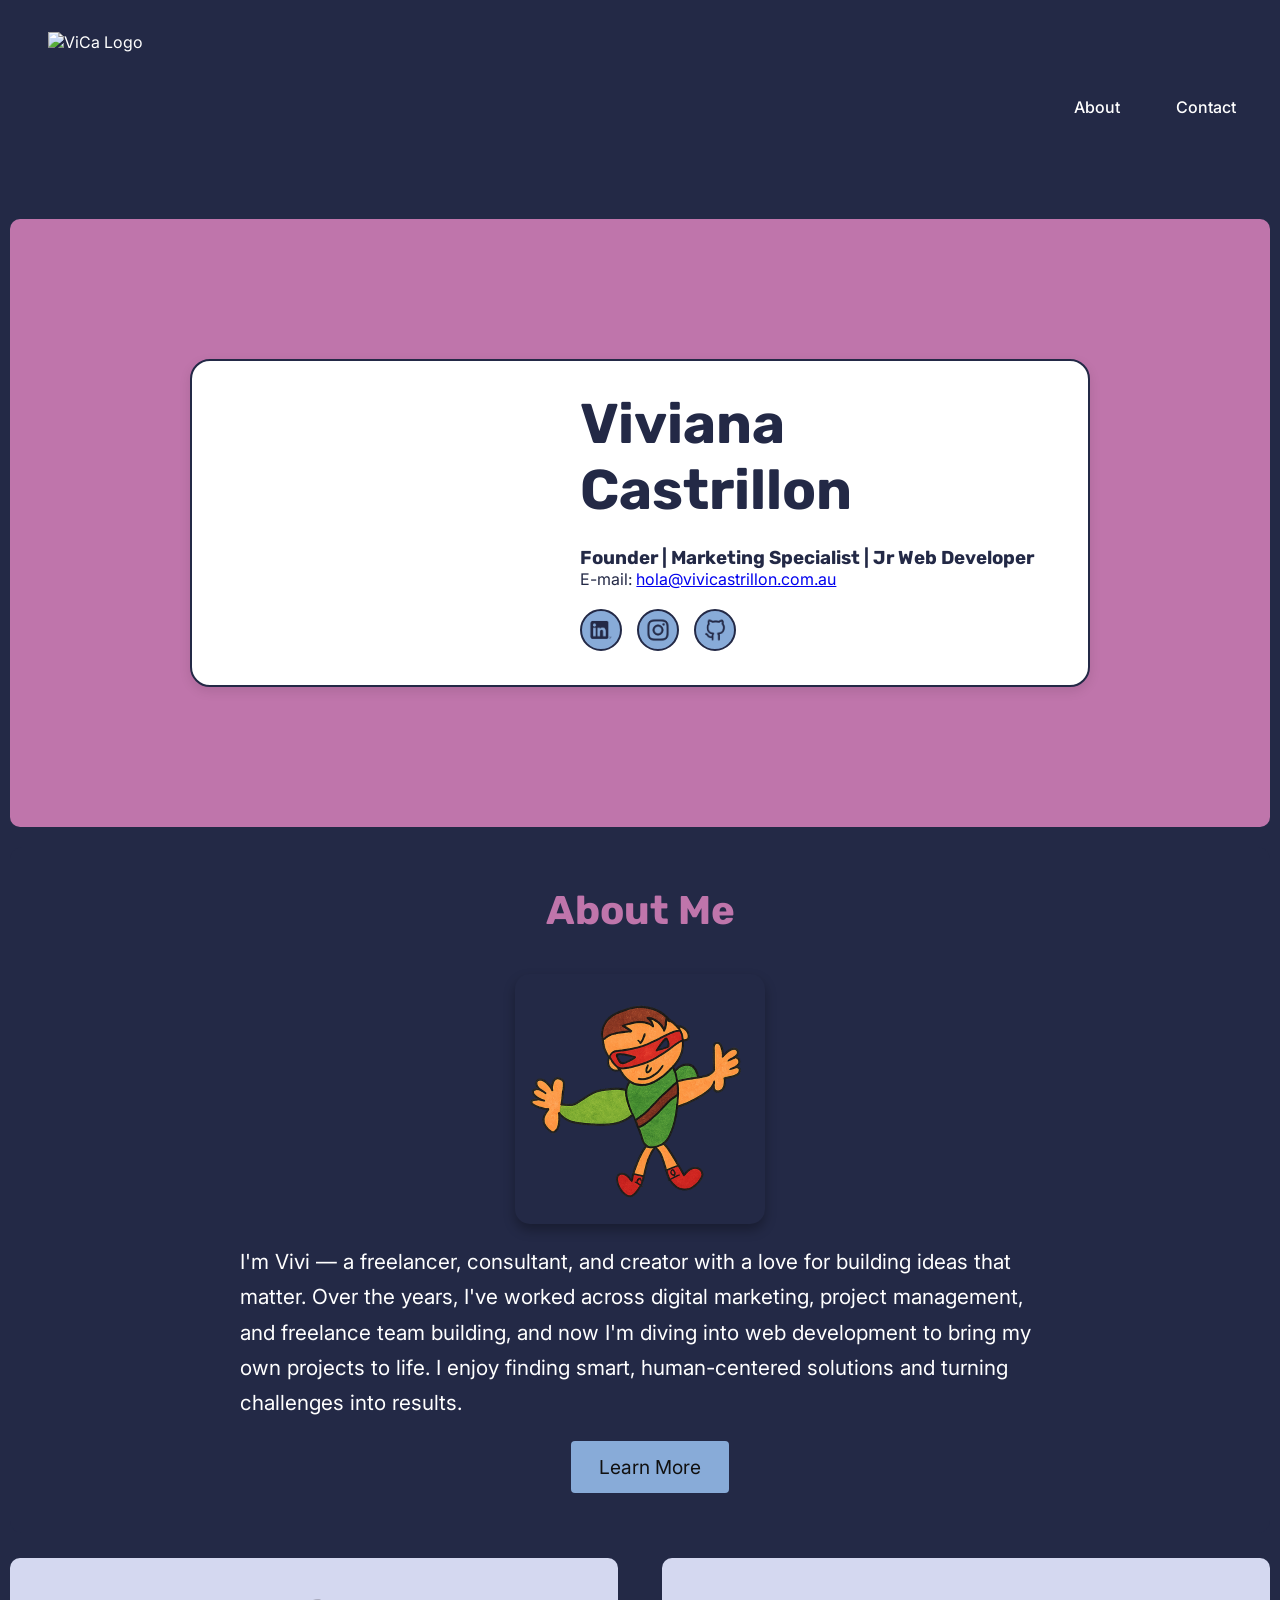
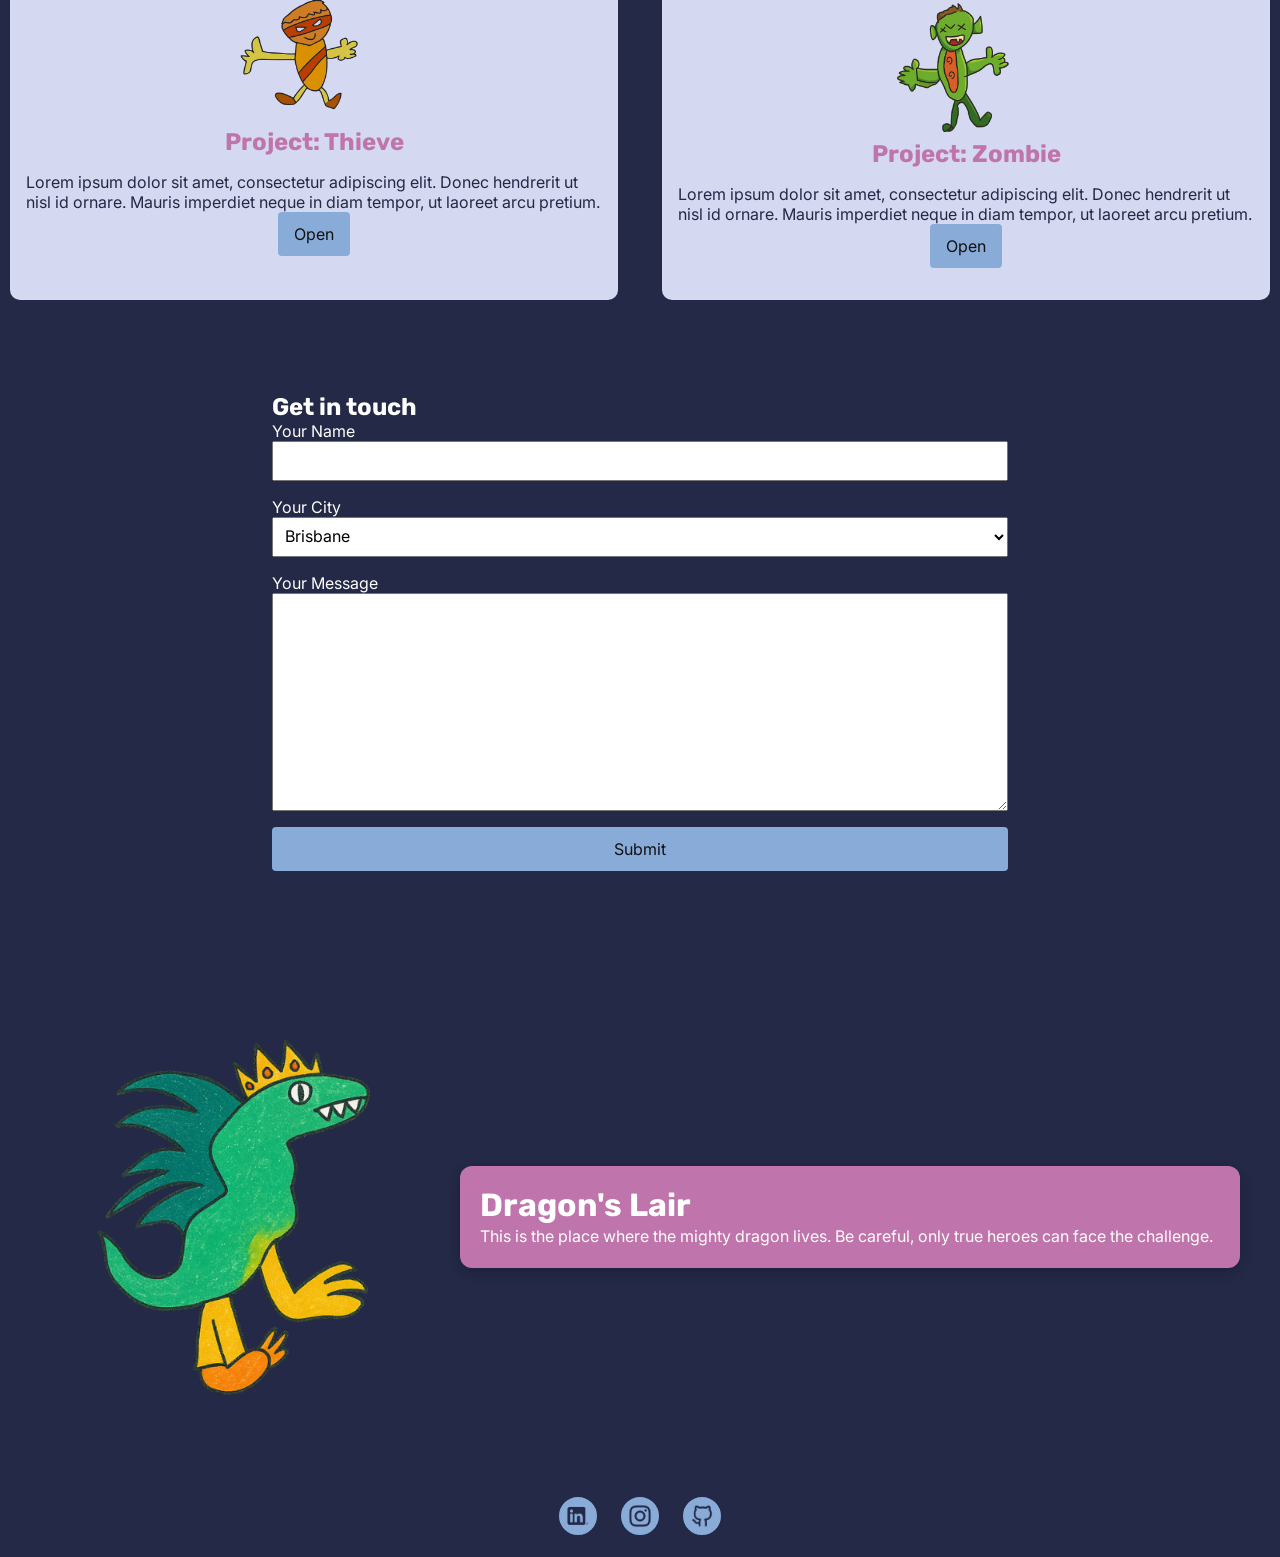
==== index.html @ cc432b56 "updates" ====
<!DOCTYPE html>
<html lang="en">

<head>
    <meta charset="UTF-8">
    <meta http-equiv="X-UA-Compatible" content="IE=edge">
    <meta name="viewport" content="width=device-width, initial-scale=1.0">
    <title>ViCa Portfolio</title>
    <link rel="icon" type="image/png" href="./img/ViCa.png">
    <link rel="stylesheet" href="./style.css">
</head>

<body>
    <header>
        <div class="mobile-header">
            <img src="./img/ViCa.png" alt="ViCa Logo" class="logo">
            <button type="button" class="menumobile-button" aria-label="Open navigation menu">
                <img src="./img/menumobile.svg" alt="Menu mobile icon">
            </button>
        </div>

        <nav class="desktop-nav" aria-label="Primary navigation">
            <ul>
                <li><a href="about.html">About</a></li>
                <li><a href="#">Contact</a></li>
            </ul>
        </nav>

        <nav class="mobile-nav display-none" aria-label="Primary navigation">
            <ul>
                <li><a href="about.html">About</a></li>
                <li><a href="#">Contact</a></li>
            </ul>
        </nav>
    </header>

    <!-- Hero Section -->
    <section class="hero">
        <div class="card">
            <!-- Left side: Video -->
            <div class="card-left">
                <video autoplay muted playsinline>
                    <source src="./img/vivi profile.mp4.mp4" type="video/mp4">
                    Your browser does not support HTML5 video.
                </video>
            </div>

            <!-- Right side: Info -->
            <div class="card-right">
                <h1>Viviana Castrillon</h1>
                <h3>Founder | Marketing Specialist | Jr Web Developer</h3>
                <p>E-mail: <a href="mailto:hola@vivicastrillon.com.au">hola@vivicastrillon.com.au</a></p>

                <div class="icons">
                    <a href="https://www.linkedin.com/in/vivianacastrillonolave/">
                        <img src="img/LinkedIn.png" alt="LinkedIn">
                    </a>
                    <a href="https://www.instagram.com/vica_marketing/">
                        <img src="img/Instagram.png" alt="Instagram">
                    </a>
                    <a href="https://github.com/teamedau">
                        <img src="img/GitHub.png" alt="GitHub">
                    </a>
                </div>
            </div>
        </div>
    </section>

    <!-- bio section -->
    <section class="bio-section">
        <h1>About Me</h1>
        <img src="./img/hero.png" alt="Hero drawn by Rafa">
        <p>I'm Vivi — a freelancer, consultant, and creator with a love for building ideas that matter. Over the
            years, I've worked across digital marketing, project management, and freelance team building, and now I'm
            diving into web development to bring my own projects to life. I enjoy finding smart, human-centered
            solutions and turning challenges into results.</p>
        <a href="about.html" class="btn-primary">Learn More</a>
    </section>

    <!-- Articles -->
    <section class="article-container">
        <article>
            <img class="icon" src="./img/thieve.png" alt="Thieve drawn by Rafa">
            <h2>Project: Thieve</h2>
            <p>Lorem ipsum dolor sit amet, consectetur adipiscing elit. Donec hendrerit ut nisl id ornare. Mauris
                imperdiet neque in diam tempor, ut laoreet arcu pretium.</p>
            <a href="#" class="btn-primary">Open</a>
        </article>

        <article>
            <img class="icon" src="./img/zombie.png" alt="Zombie drawn by Rafa">
            <h2>Project: Zombie</h2>
            <p>Lorem ipsum dolor sit amet, consectetur adipiscing elit. Donec hendrerit ut nisl id ornare. Mauris
                imperdiet neque in diam tempor, ut laoreet arcu pretium.</p>
            <a href="#" class="btn-primary">Open</a>
        </article>
    </section>

    <!-- Contact Form -->
    <section class="contact-form">
        <h1>Get in touch</h1>
        <form action="#" method="post">
            <label for="your-name">Your Name</label>
            <input type="text" id="your-name" name="your-name">

            <label for="city">Your City</label>
            <select name="city-selection" id="city">
                <option value="Brisbane">Brisbane</option>
                <option value="Perth">Perth</option>
                <option value="Moon">Moon</option>
            </select>

            <label for="message">Your Message</label>
            <textarea name="message-text" id="message" rows="10"></textarea>

            <input type="submit" value="Submit">
        </form>
    </section>

    <!-- Scene -->
    <div class="scene">
        <!-- Dragon como background -->
        <div class="dragon-bg">
            <img src="./img/dragon.png" alt="Dragon Background">
        </div>

        <!-- Text box a la derecha -->
        <div class="text-box">
            <h1>Dragon's Lair</h1>
            <p>
                This is the place where the mighty dragon lives.
                Be careful, only true heroes can face the challenge.
            </p>
        </div>
    </div>

    <!-- Footer -->
    <footer>
        <div class="icons">
            <a href="https://www.linkedin.com/in/vivianacastrillonolave/">
                <img src="img/LinkedIn.png" alt="LinkedIn">
            </a>
            <a href="https://www.instagram.com/vica_marketing/">
                <img src="img/Instagram.png" alt="Instagram">
            </a>
            <a href="https://github.com/teamedau">
                <img src="img/GitHub.png" alt="GitHub">
            </a>
        </div>
    </footer>
</body>

</html>
---- style.css ----
/* -----------------------
   Fonts & Variables
------------------------ */
@import url("https://fonts.googleapis.com/css2?family=Inter&family=Rubik:ital,wght@0,400;0,700;1,400&display=swap");

:root {
    --brand: #BF75AB;
    --action: hsl(214, 51%, 69%);
    --white: #ffffff;
    --base-light: #d4d8f0;
    --base-dark: #232946;
    --black: #111111;
}

/* -----------------------
   Reset
------------------------ */
html {
    box-sizing: border-box;
    font-size: 16px;
    font-family: "Inter", sans-serif;
    color: var(--white);
    scroll-behavior: smooth;
}

*,
*:before,
*:after {
    box-sizing: inherit;
}

body,
h1,
h2,
h3,
h4,
h5,
h6,
p,
ol,
ul {
    margin: 0;
    padding: 0;
}

ol,
ul {
    list-style: none;
}

img {
    max-width: 100%;
    height: auto;
}

input,
button,
textarea,
select {
    font: inherit;
}

body {
    background-color: var(--base-dark);
    color: var(--white);
}

/* -----------------------
   Typography
------------------------ */
h1,
h2,
h3,
h4,
h5,
h6 {
    font-family: "Rubik", sans-serif;
}

h1 {
    color: var(--white);
}

h2 {
    color: var(--brand);
}

/* -----------------------
   Utilities
------------------------ */
.display-none {
    display: none;
}

/* -----------------------
   Buttons
------------------------ */
.btn-primary {
    padding: 12px 16px;
    display: inline-block;
    text-decoration: none;
    color: var(--black);
    border-radius: 4px;
    background-color: var(--action);
    transition: all 0.3s ease;
}

.btn-primary:hover,
.contact-form input[type="submit"]:hover {
    box-shadow: 10px 5px 5px rgba(0, 0, 0, 0.2);
    transform: translateY(-4px);
}

/* -----------------------
   Header & Navigation
------------------------ */
header .mobile-header {
    padding: 16px;
    display: flex;
    align-items: center;
    justify-content: space-between;
}

header button {
    all: unset;
    cursor: pointer;
}

.menumobile-button img {
    width: 32px;
    height: auto;
}

@media (min-width:768px) {
    .menumobile-button {
        display: none;
    }
}

.logo {
    height: 80px;
}

@media (min-width: 768px) {
    .logo {
        height: 150px;
    }
}

.mobile-nav a {
    text-decoration: none;
    color: var(--white);
    display: flex;
    padding: 4px 16px;
}

.desktop-nav {
    display: none;
}

@media (min-width: 768px) {
    header {
        display: flex;
        justify-content: space-between;
        align-items: center;
        padding: 16px 32px;
    }

    .desktop-nav {
        display: flex;
    }

    .desktop-nav ul {
        display: flex;
        gap: 32px;
        align-items: center;
        margin: 0;
        padding: 0;
    }

    .desktop-nav a {
        text-decoration: none;
        color: var(--white);
        font-weight: 500;
        padding: 8px 12px;
        border-radius: 4px;
        transition: background 0.2s;
    }

    .desktop-nav a:hover {
        background: var(--base-light);
        color: var(--base-dark);
    }
}

/* -----------------------
   Hero
------------------------ */
.hero {
    background-color: var(--brand);
    padding: 56px 16px;
    border-radius: 10px;
    margin: 5px 10px;
}

.hero h1 {
    font-size: 2rem;
    margin-bottom: 24px;
}

.hero .hero-accent {
    color: var(--action);
}

@media (min-width: 768px) {
    .hero {
        padding: 120px 56px;
    }

    .hero h1 {
        font-size: 3.5rem;
        max-width: 70%;
    }
}

/* -----------------------
   Articles
------------------------ */
.article-container {
    display: flex;
    flex-direction: row;
    gap: 24px;
    justify-content: space-between;
}

.article-container>article:first-child {
    padding-top: 20px;
}

article {
    display: flex;
    flex-direction: column;
    align-items: center;
    padding: 32px 16px;
    background-color: var(--base-light);
    border-radius: 10px;
    margin: 5px 10px;
    transition: all 0.3s ease;
}

article h2 {
    margin-bottom: 16px;
    color: var(--brand);
    text-align: center;
}

article .content {
    display: flex;
    align-items: center;
    gap: 16px;
    margin-bottom: 16px;
}

article img {
    max-width: 150px;
    height: auto;
    margin-right: 16px;
}

article p {
    margin-bottom: 0;
    color: var(--base-dark);
}

article button {
    align-self: center;
    margin-top: 16px;
}

article:hover {
    filter: contrast(150%);
}

/* -----------------------
   Contact Form
------------------------ */
.contact-form {
    padding: 48px 16px;
    border-radius: 10px;
    margin: 5px 10px;
}

.contact-form input,
.contact-form select,
.contact-form textarea {
    display: block;
    width: 100%;
    padding: 8px;
    margin-bottom: 16px;
}

.contact-form input[type="submit"] {
    background-color: var(--action);
    border: 0;
    margin-top: 8px;
    cursor: pointer;
    color: var(--black);
    border-radius: 4px;
    padding: 12px 16px;
    transition: all 0.3s ease;
}

@media (min-width: 768px) {
    .contact-form h2 {
        text-align: center;
        font-size: 2.5rem;
    }

    .contact-form {
        max-width: 60%;
        margin: 40px auto;
    }
}

/* -----------------------
   Footer
------------------------ */
footer {
    padding: 16px;
    text-align: center;
    display: flex;
    justify-content: center;
}

footer .icons {
    gap: 20px;
}

/* -----------------------
   Card (Business Card)
------------------------ */
.card {
    display: flex;
    background: var(--white);
    border-radius: 20px;
    overflow: hidden;
    box-shadow: 0 4px 12px rgba(0, 0, 0, 0.1);
    max-width: 900px;
    width: 100%;
    border: 2px solid var(--base-dark);
    margin: 20px auto;
}

.card-left {
    flex: 1;
    min-width: 40%;
    display: flex;
    align-items: center;
    justify-content: center;
}

.card-left video {
    width: 50%;
    height: auto;
    object-fit: contain;
    object-position: center
}

.card-left video {
    border-radius: 20px 20px 20px 20px;
}

.card-right {
    flex: 1.5;
    padding: 30px;
    display: flex;
    flex-direction: column;
    justify-content: center;
    color: var(--base-dark);
}

.card-right h1,
.card-right h3,
.card-right p {
    color: var(--base-dark);
}

/* -----------------------
   Icons (Social Media)
------------------------ */
.icons {
    display: flex;
    gap: 15px;
    margin-top: 20px;
}

.icons a img {
    width: 42px;
    height: 42px;
    padding: 6px;
    border-radius: 50%;
    background: var(--action);
    border: 2px solid var(--base-dark);
    transition: transform 0.3s ease, background 0.3s ease;
}

.icons a img:hover {
    transform: scale(1.2);
    background: var(--base-light);
}

@media (max-width: 768px) {
    .card {
        flex-direction: column;
    }

    .card-left {
        height: 200px;
    }

    .card-right {
        text-align: center;
    }

    .icons {
        justify-content: center;
    }
}

/* -----------------------
   Scene Layout
------------------------ */
.scene {
    display: flex;
    align-items: center;
    justify-content: space-between;
    gap: 20px;
    padding: 40px;
    flex-wrap: wrap;
}

/* Dragon Background */
.dragon-bg img {
    max-width: 400px;
    height: auto;
}

/* Text Box */
.text-box {
    flex: 1;
    background: var(--brand);
    padding: 20px;
    border-radius: 12px;
    box-shadow: 0 4px 12px rgba(0, 0, 0, 0.2);
}

.text-box h2 {
    margin-bottom: 12px;
    font-size: 24px;
}

.text-box p {
    font-size: 16px;
    line-height: 1.5;
}

/* Bio Section */
.bio-section {
    display: flex;
    flex-direction: column;
    align-items: center;
    padding: 40px 20px;
    background-color: var(--base-dark);
    color: var(--white);
    margin: 20px 10px;
    border-radius: 12px;
    gap: 20px;
    justify-content: space-between;
}

.bio-section h1 {
    font-size: 2.5rem;
    margin-bottom: 20px;
    color: var(--brand);
}

.bio-section img {
    max-width: 250px;
    height: auto;
    border-radius: 15px;
    box-shadow: 0 6px 12px rgba(0, 0, 0, 0.3);
    object-fit: cover;
}

.bio-section p {
    font-size: 1.3rem;
    line-height: 1.7;
    max-width: 800px;
    flex: 1;
    margin: 0 auto;
}

.bio-section .btn-primary {
    padding: 14px 28px;
    font-size: 1.2rem;
    background-color: var(--action);
    color: var(--black);
    text-decoration: none;
    border-radius: 4px;
    transition: all 0.3s ease;
    align-self: center;
    margin-left: 20px;
}

.bio-section .btn-primary:hover {
    box-shadow: 10px 5px 5px rgba(0, 0, 0, 0.2);
    transform: translateY(-4px);
}

/* About page */

/* -----------------------
   About Report
------------------------ */
.about-report {
    max-width: 900px;
    margin: 40px auto;
    padding: 20px;
    background-color: var(--base-light);
    color: var(--base-dark);
    border-radius: 10px;
    box-shadow: 0 4px 12px rgba(0, 0, 0, 0.1);
    display: flex;
    flex-direction: row;
    gap: 20px;
    flex-wrap: wrap;
    justify-content: center;
}

.report-header {
    text-align: center;
    display: block;
}

.about-title {
    text-align: center;
}

.report-header h1 {
    font-size: 2rem;
    color: var(--brand);
    margin-bottom: 5px;
}

.report-container {
    display: flex;
    flex-wrap: wrap;
    gap: 20px;
    margin: 40px auto;
    max-width: 1000px;
}

.report-container article {
    flex: 1 1 300px;
    background: var(--base-light);
    padding: 20px;
    border-radius: 10px;
    box-shadow: 0 2px 6px rgba(0, 0, 0, 0.1);
}


.about-report {
    font-size: 1.1rem;
    line-height: 1.6;
}

.report-stats,
.report-expertise,
.report-languages,
.report-software {
    margin: 20px 0;
}

.pie-chart {
    width: 150px;
    height: 150px;
    background: conic-gradient(var(--base-dark) 20%, var(--action) 20% 35%, #3498db 35% 50%, #e74c3c 50% 65%, #2ecc71 65% 100%);
    border-radius: 50%;
    position: relative;
    margin: 0 auto;
}

.pie-chart::after {
    content: "50%";
    position: absolute;
    top: 50%;
    left: 50%;
    transform: translate(-50%, -50%);
    font-size: 1.2rem;
    font-weight: bold;
}

.progress-bar {
    width: 200px;
    height: 20px;
    background-color: #ecf0f1;
    border-radius: 10px;
    margin: 10px 0;
    overflow: hidden;
}

.progress-bar-fill {
    height: 100%;
    background-color: var(--action);
    border-radius: 10px;
}

.team-size {
    display: flex;
    gap: 5px;
    justify-content: center;
}

.team-size span {
    width: 20px;
    height: 40px;
    background-color: var(--action);
    border-radius: 5px;
}

.decorative-star,
.decorative-heart {
    font-size: 2rem;
    color: var(--brand);
}
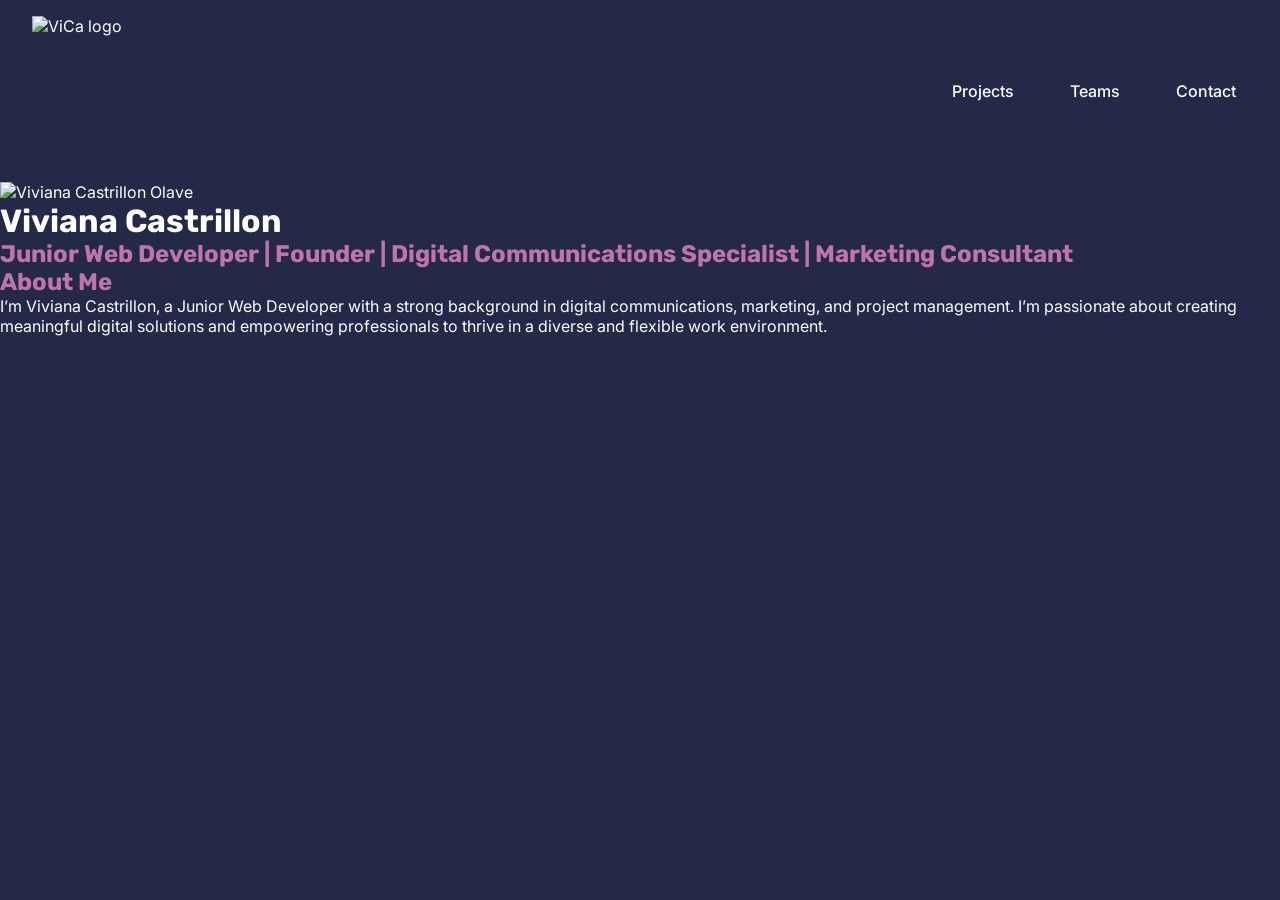
==== commit ec6966e4: "test spaces" ====
--- a/index.html
+++ b/index.html
@@ -5,149 +5,34 @@
     <meta charset="UTF-8">
     <meta http-equiv="X-UA-Compatible" content="IE=edge">
     <meta name="viewport" content="width=device-width, initial-scale=1.0">
-    <title>ViCa Portfolio</title>
-    <link rel="icon" type="image/png" href="./img/ViCa.png">
-    <link rel="stylesheet" href="./style.css">
+    <title>Vivi Castrillon</title>
+    <link rel="stylesheet" href="style.css">
+    <link rel="icon" type="image/png" href="/img/ViCa.png">
 </head>
 
 <body>
-    <header>
-        <div class="mobile-header">
-            <img src="./img/ViCa.png" alt="ViCa Logo" class="logo">
-            <button type="button" class="menumobile-button" aria-label="Open navigation menu">
-                <img src="./img/menumobile.svg" alt="Menu mobile icon">
-            </button>
-        </div>
-
-        <nav class="desktop-nav" aria-label="Primary navigation">
+    <header>    
+        <img src="./img/ViCa.png" alt="ViCa logo" class="logo">
+        <nav class="desktop-nav" aria-label="Primary">
             <ul>
-                <li><a href="about.html">About</a></li>
-                <li><a href="#">Contact</a></li>
-            </ul>
-        </nav>
-
-        <nav class="mobile-nav display-none" aria-label="Primary navigation">
-            <ul>
-                <li><a href="about.html">About</a></li>
-                <li><a href="#">Contact</a></li>
+                <li><a href="">Projects</a></li>
+                <li><a href="">Teams</a></li>
+                <li><a href="">Contact</a></li>
             </ul>
         </nav>
     </header>
 
-    <!-- Hero Section -->
-    <section class="hero">
-        <div class="card">
-            <!-- Left side: Video -->
-            <div class="card-left">
-                <video autoplay muted playsinline>
-                    <source src="./img/vivi profile.mp4.mp4" type="video/mp4">
-                    Your browser does not support HTML5 video.
-                </video>
-            </div>
-
-            <!-- Right side: Info -->
-            <div class="card-right">
-                <h1>Viviana Castrillon</h1>
-                <h3>Founder | Marketing Specialist | Jr Web Developer</h3>
-                <p>E-mail: <a href="mailto:hola@vivicastrillon.com.au">hola@vivicastrillon.com.au</a></p>
-
-                <div class="icons">
-                    <a href="https://www.linkedin.com/in/vivianacastrillonolave/">
-                        <img src="img/LinkedIn.png" alt="LinkedIn">
-                    </a>
-                    <a href="https://www.instagram.com/vica_marketing/">
-                        <img src="img/Instagram.png" alt="Instagram">
-                    </a>
-                    <a href="https://github.com/teamedau">
-                        <img src="img/GitHub.png" alt="GitHub">
-                    </a>
-                </div>
-            </div>
-        </div>
+    <div class="container">
+        <img src="./img/Vivi.jpeg" alt="Viviana Castrillon Olave">
+        <h1>Viviana Castrillon</h1>
+        <h2>Junior Web Developer | Founder | Digital Communications Specialist | Marketing Consultant</h2>
+    </div>
+    <section class="about">
+        <h2>About Me</h2>
+        <p>I’m Viviana Castrillon, a Junior Web Developer with a strong background in digital communications,
+            marketing, and project management. I’m passionate about creating meaningful digital solutions and
+            empowering professionals to thrive in a diverse and flexible work environment.</p>
     </section>
-
-    <!-- bio section -->
-    <section class="bio-section">
-        <h1>About Me</h1>
-        <img src="./img/hero.png" alt="Hero drawn by Rafa">
-        <p>I'm Vivi — a freelancer, consultant, and creator with a love for building ideas that matter. Over the
-            years, I've worked across digital marketing, project management, and freelance team building, and now I'm
-            diving into web development to bring my own projects to life. I enjoy finding smart, human-centered
-            solutions and turning challenges into results.</p>
-        <a href="about.html" class="btn-primary">Learn More</a>
-    </section>
-
-    <!-- Articles -->
-    <section class="article-container">
-        <article>
-            <img class="icon" src="./img/thieve.png" alt="Thieve drawn by Rafa">
-            <h2>Project: Thieve</h2>
-            <p>Lorem ipsum dolor sit amet, consectetur adipiscing elit. Donec hendrerit ut nisl id ornare. Mauris
-                imperdiet neque in diam tempor, ut laoreet arcu pretium.</p>
-            <a href="#" class="btn-primary">Open</a>
-        </article>
-
-        <article>
-            <img class="icon" src="./img/zombie.png" alt="Zombie drawn by Rafa">
-            <h2>Project: Zombie</h2>
-            <p>Lorem ipsum dolor sit amet, consectetur adipiscing elit. Donec hendrerit ut nisl id ornare. Mauris
-                imperdiet neque in diam tempor, ut laoreet arcu pretium.</p>
-            <a href="#" class="btn-primary">Open</a>
-        </article>
-    </section>
-
-    <!-- Contact Form -->
-    <section class="contact-form">
-        <h1>Get in touch</h1>
-        <form action="#" method="post">
-            <label for="your-name">Your Name</label>
-            <input type="text" id="your-name" name="your-name">
-
-            <label for="city">Your City</label>
-            <select name="city-selection" id="city">
-                <option value="Brisbane">Brisbane</option>
-                <option value="Perth">Perth</option>
-                <option value="Moon">Moon</option>
-            </select>
-
-            <label for="message">Your Message</label>
-            <textarea name="message-text" id="message" rows="10"></textarea>
-
-            <input type="submit" value="Submit">
-        </form>
-    </section>
-
-    <!-- Scene -->
-    <div class="scene">
-        <!-- Dragon como background -->
-        <div class="dragon-bg">
-            <img src="./img/dragon.png" alt="Dragon Background">
-        </div>
-
-        <!-- Text box a la derecha -->
-        <div class="text-box">
-            <h1>Dragon's Lair</h1>
-            <p>
-                This is the place where the mighty dragon lives.
-                Be careful, only true heroes can face the challenge.
-            </p>
-        </div>
-    </div>
-
-    <!-- Footer -->
-    <footer>
-        <div class="icons">
-            <a href="https://www.linkedin.com/in/vivianacastrillonolave/">
-                <img src="img/LinkedIn.png" alt="LinkedIn">
-            </a>
-            <a href="https://www.instagram.com/vica_marketing/">
-                <img src="img/Instagram.png" alt="Instagram">
-            </a>
-            <a href="https://github.com/teamedau">
-                <img src="img/GitHub.png" alt="GitHub">
-            </a>
-        </div>
-    </footer>
 </body>
 
 </html>
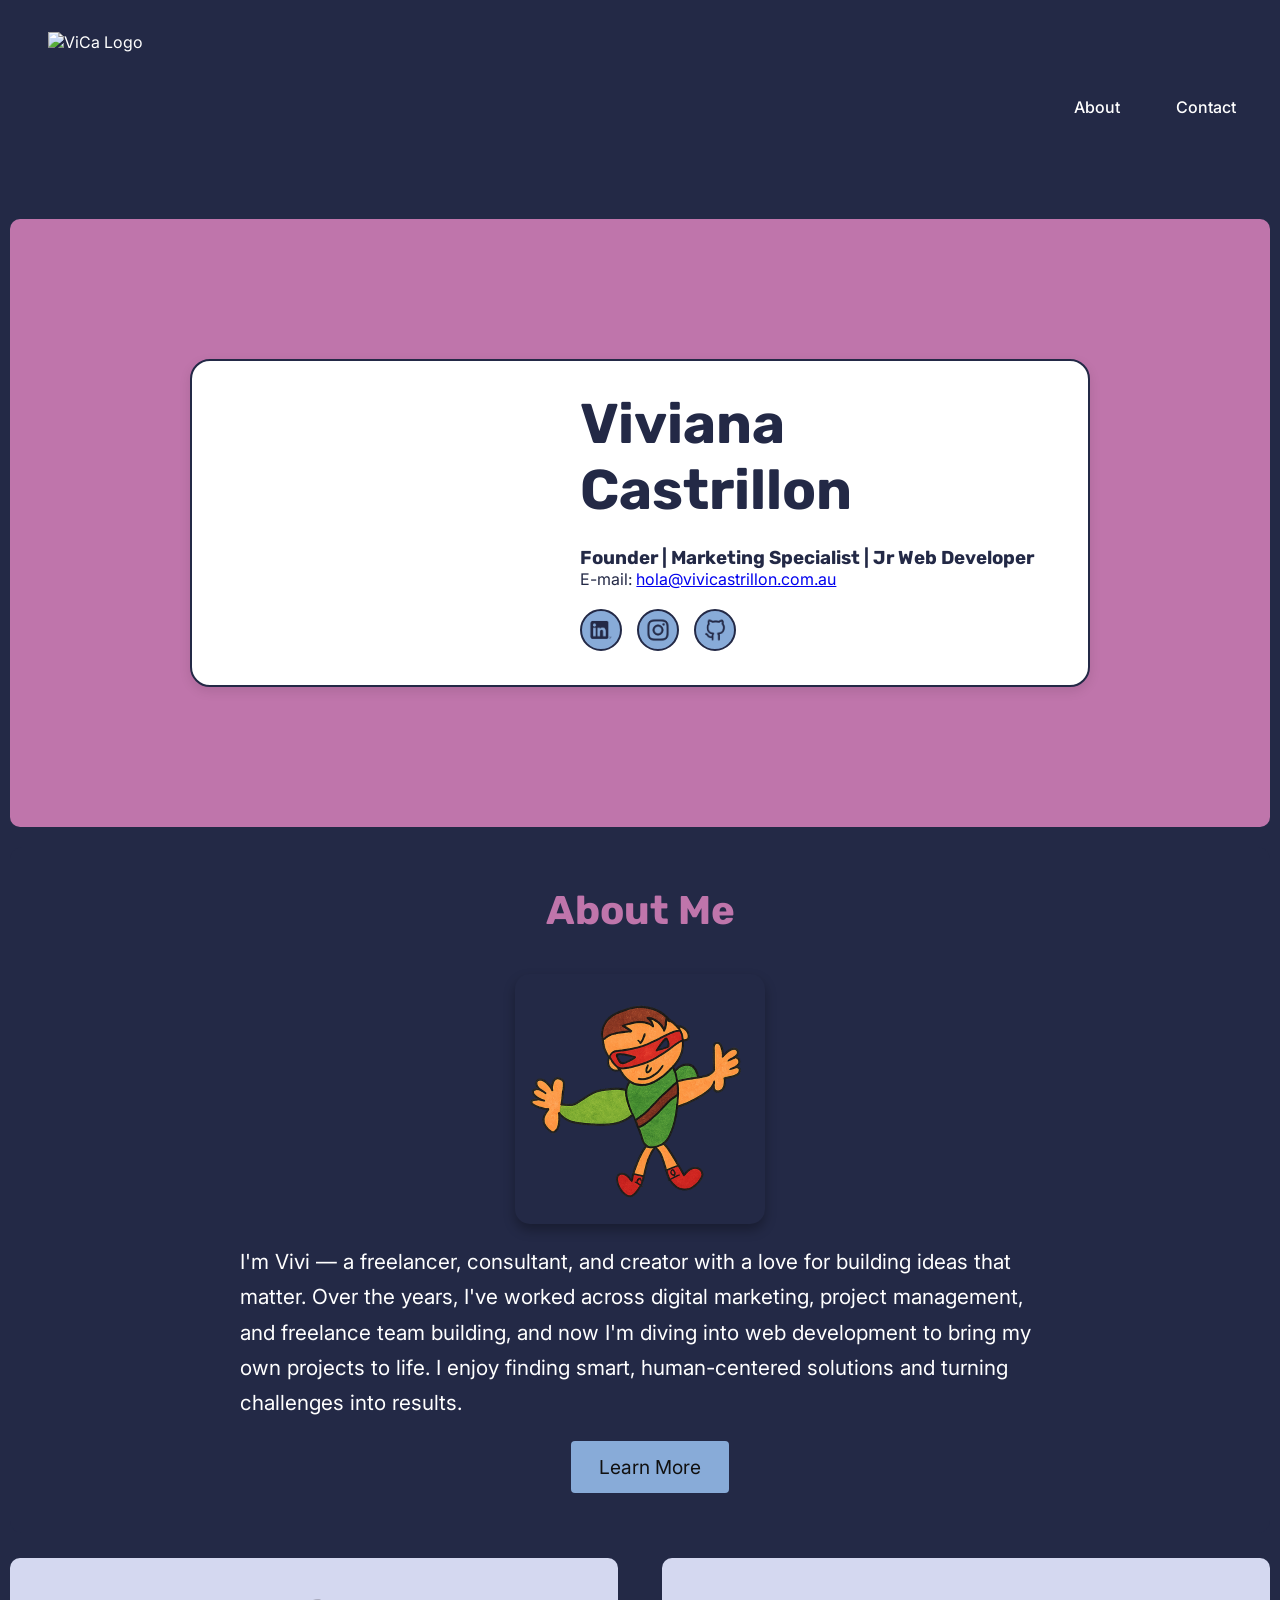
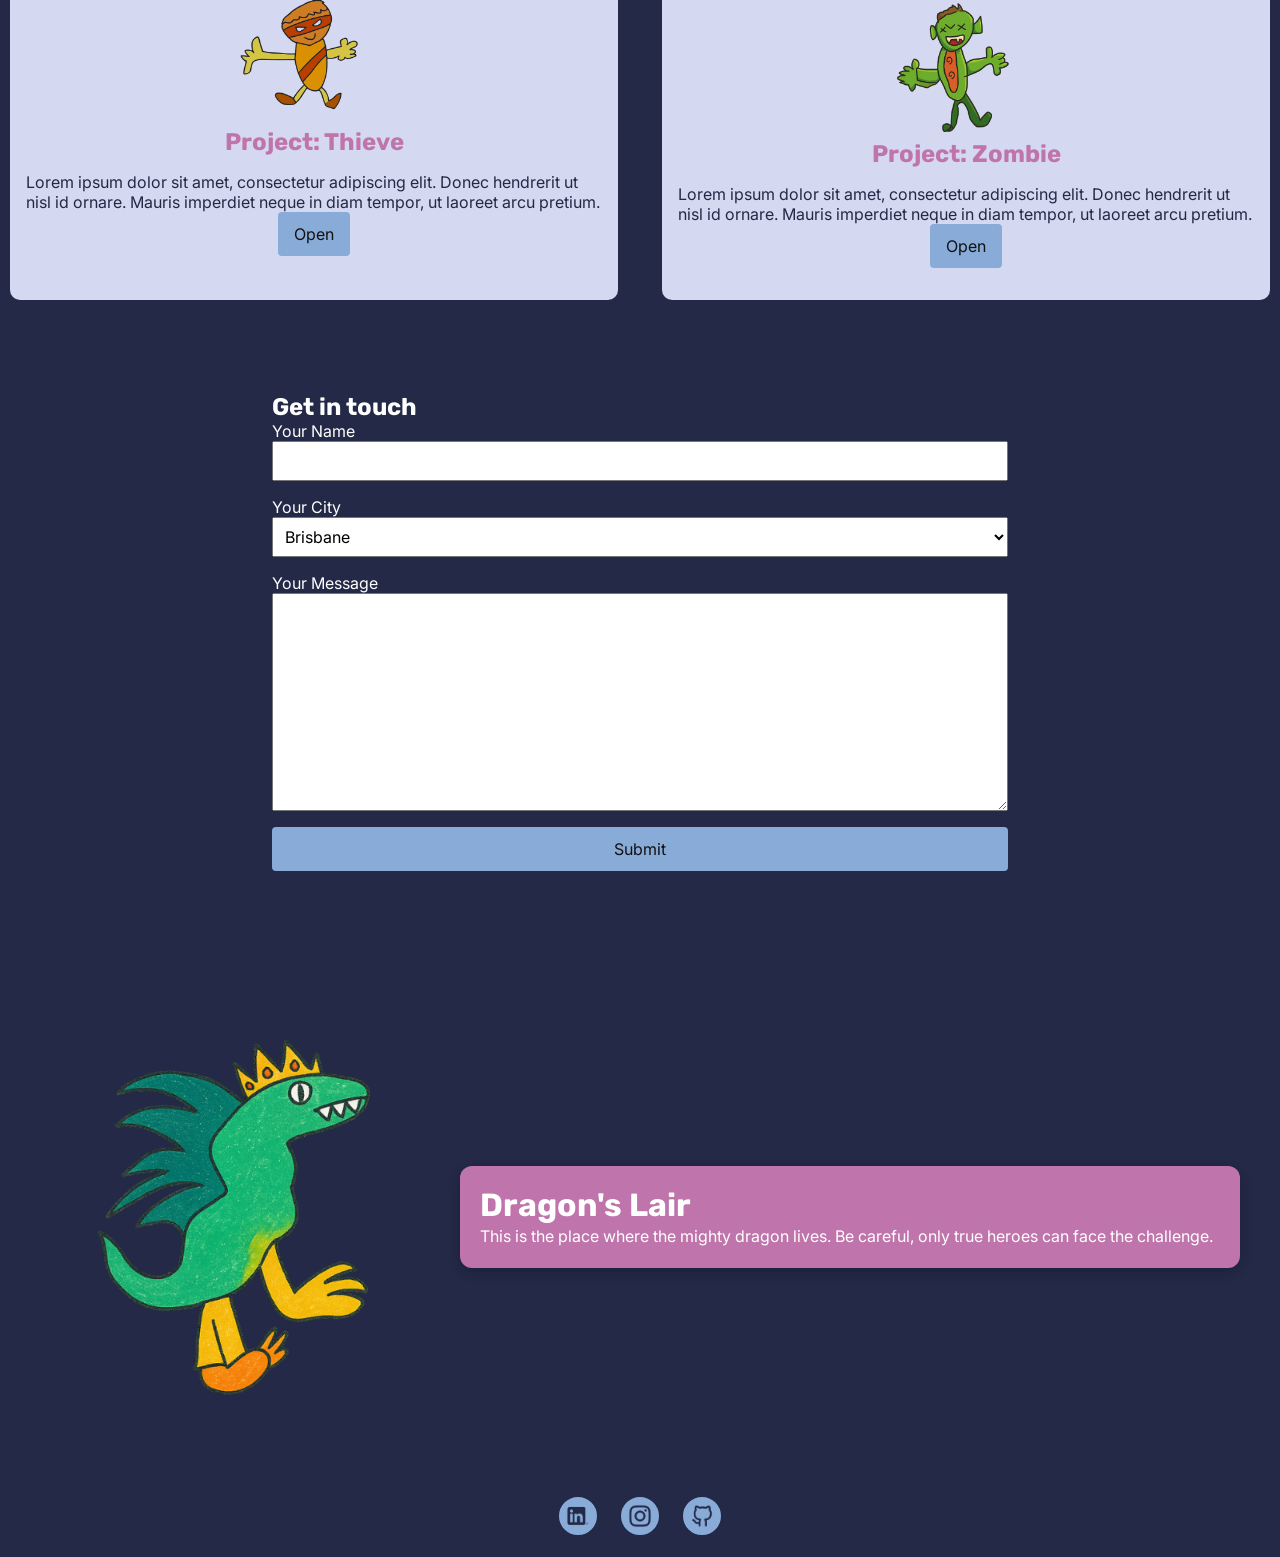
==== commit 204e2522: "merging in second version" ====
--- a/index.html
+++ b/index.html
@@ -5,34 +5,149 @@
     <meta charset="UTF-8">
     <meta http-equiv="X-UA-Compatible" content="IE=edge">
     <meta name="viewport" content="width=device-width, initial-scale=1.0">
-    <title>Vivi Castrillon</title>
-    <link rel="stylesheet" href="style.css">
-    <link rel="icon" type="image/png" href="/img/ViCa.png">
+    <title>ViCa Portfolio</title>
+    <link rel="icon" type="image/png" href="./img/ViCa.png">
+    <link rel="stylesheet" href="./style.css">
 </head>
 
 <body>
-    <header>    
-        <img src="./img/ViCa.png" alt="ViCa logo" class="logo">
-        <nav class="desktop-nav" aria-label="Primary">
+    <header>
+        <div class="mobile-header">
+            <img src="./img/ViCa.png" alt="ViCa Logo" class="logo">
+            <button type="button" class="menumobile-button" aria-label="Open navigation menu">
+                <img src="./img/menumobile.svg" alt="Menu mobile icon">
+            </button>
+        </div>
+
+        <nav class="desktop-nav" aria-label="Primary navigation">
             <ul>
-                <li><a href="">Projects</a></li>
-                <li><a href="">Teams</a></li>
-                <li><a href="">Contact</a></li>
+                <li><a href="about.html">About</a></li>
+                <li><a href="#">Contact</a></li>
+            </ul>
+        </nav>
+
+        <nav class="mobile-nav display-none" aria-label="Primary navigation">
+            <ul>
+                <li><a href="about.html">About</a></li>
+                <li><a href="#">Contact</a></li>
             </ul>
         </nav>
     </header>
 
-    <div class="container">
-        <img src="./img/Vivi.jpeg" alt="Viviana Castrillon Olave">
-        <h1>Viviana Castrillon</h1>
-        <h2>Junior Web Developer | Founder | Digital Communications Specialist | Marketing Consultant</h2>
+    <!-- Hero Section -->
+    <section class="hero">
+        <div class="card">
+            <!-- Left side: Video -->
+            <div class="card-left">
+                <video autoplay muted playsinline>
+                    <source src="./img/vivi profile.mp4.mp4" type="video/mp4">
+                    Your browser does not support HTML5 video.
+                </video>
+            </div>
+
+            <!-- Right side: Info -->
+            <div class="card-right">
+                <h1>Viviana Castrillon</h1>
+                <h3>Founder | Marketing Specialist | Jr Web Developer</h3>
+                <p>E-mail: <a href="mailto:hola@vivicastrillon.com.au">hola@vivicastrillon.com.au</a></p>
+
+                <div class="icons">
+                    <a href="https://www.linkedin.com/in/vivianacastrillonolave/">
+                        <img src="img/LinkedIn.png" alt="LinkedIn">
+                    </a>
+                    <a href="https://www.instagram.com/vica_marketing/">
+                        <img src="img/Instagram.png" alt="Instagram">
+                    </a>
+                    <a href="https://github.com/teamedau">
+                        <img src="img/GitHub.png" alt="GitHub">
+                    </a>
+                </div>
+            </div>
+        </div>
+    </section>
+
+    <!-- bio section -->
+    <section class="bio-section">
+        <h1>About Me</h1>
+        <img src="./img/hero.png" alt="Hero drawn by Rafa">
+        <p>I'm Vivi — a freelancer, consultant, and creator with a love for building ideas that matter. Over the
+            years, I've worked across digital marketing, project management, and freelance team building, and now I'm
+            diving into web development to bring my own projects to life. I enjoy finding smart, human-centered
+            solutions and turning challenges into results.</p>
+        <a href="about.html" class="btn-primary">Learn More</a>
+    </section>
+
+    <!-- Articles -->
+    <section class="article-container">
+        <article>
+            <img class="icon" src="./img/thieve.png" alt="Thieve drawn by Rafa">
+            <h2>Project: Thieve</h2>
+            <p>Lorem ipsum dolor sit amet, consectetur adipiscing elit. Donec hendrerit ut nisl id ornare. Mauris
+                imperdiet neque in diam tempor, ut laoreet arcu pretium.</p>
+            <a href="#" class="btn-primary">Open</a>
+        </article>
+
+        <article>
+            <img class="icon" src="./img/zombie.png" alt="Zombie drawn by Rafa">
+            <h2>Project: Zombie</h2>
+            <p>Lorem ipsum dolor sit amet, consectetur adipiscing elit. Donec hendrerit ut nisl id ornare. Mauris
+                imperdiet neque in diam tempor, ut laoreet arcu pretium.</p>
+            <a href="#" class="btn-primary">Open</a>
+        </article>
+    </section>
+
+    <!-- Contact Form -->
+    <section class="contact-form">
+        <h1>Get in touch</h1>
+        <form action="#" method="post">
+            <label for="your-name">Your Name</label>
+            <input type="text" id="your-name" name="your-name">
+
+            <label for="city">Your City</label>
+            <select name="city-selection" id="city">
+                <option value="Brisbane">Brisbane</option>
+                <option value="Perth">Perth</option>
+                <option value="Moon">Moon</option>
+            </select>
+
+            <label for="message">Your Message</label>
+            <textarea name="message-text" id="message" rows="10"></textarea>
+
+            <input type="submit" value="Submit">
+        </form>
+    </section>
+
+    <!-- Scene -->
+    <div class="scene">
+        <!-- Dragon como background -->
+        <div class="dragon-bg">
+            <img src="./img/dragon.png" alt="Dragon Background">
+        </div>
+
+        <!-- Text box a la derecha -->
+        <div class="text-box">
+            <h1>Dragon's Lair</h1>
+            <p>
+                This is the place where the mighty dragon lives.
+                Be careful, only true heroes can face the challenge.
+            </p>
+        </div>
     </div>
-    <section class="about">
-        <h2>About Me</h2>
-        <p>I’m Viviana Castrillon, a Junior Web Developer with a strong background in digital communications,
-            marketing, and project management. I’m passionate about creating meaningful digital solutions and
-            empowering professionals to thrive in a diverse and flexible work environment.</p>
-    </section>
+
+    <!-- Footer -->
+    <footer>
+        <div class="icons">
+            <a href="https://www.linkedin.com/in/vivianacastrillonolave/">
+                <img src="img/LinkedIn.png" alt="LinkedIn">
+            </a>
+            <a href="https://www.instagram.com/vica_marketing/">
+                <img src="img/Instagram.png" alt="Instagram">
+            </a>
+            <a href="https://github.com/teamedau">
+                <img src="img/GitHub.png" alt="GitHub">
+            </a>
+        </div>
+    </footer>
 </body>
 
 </html>
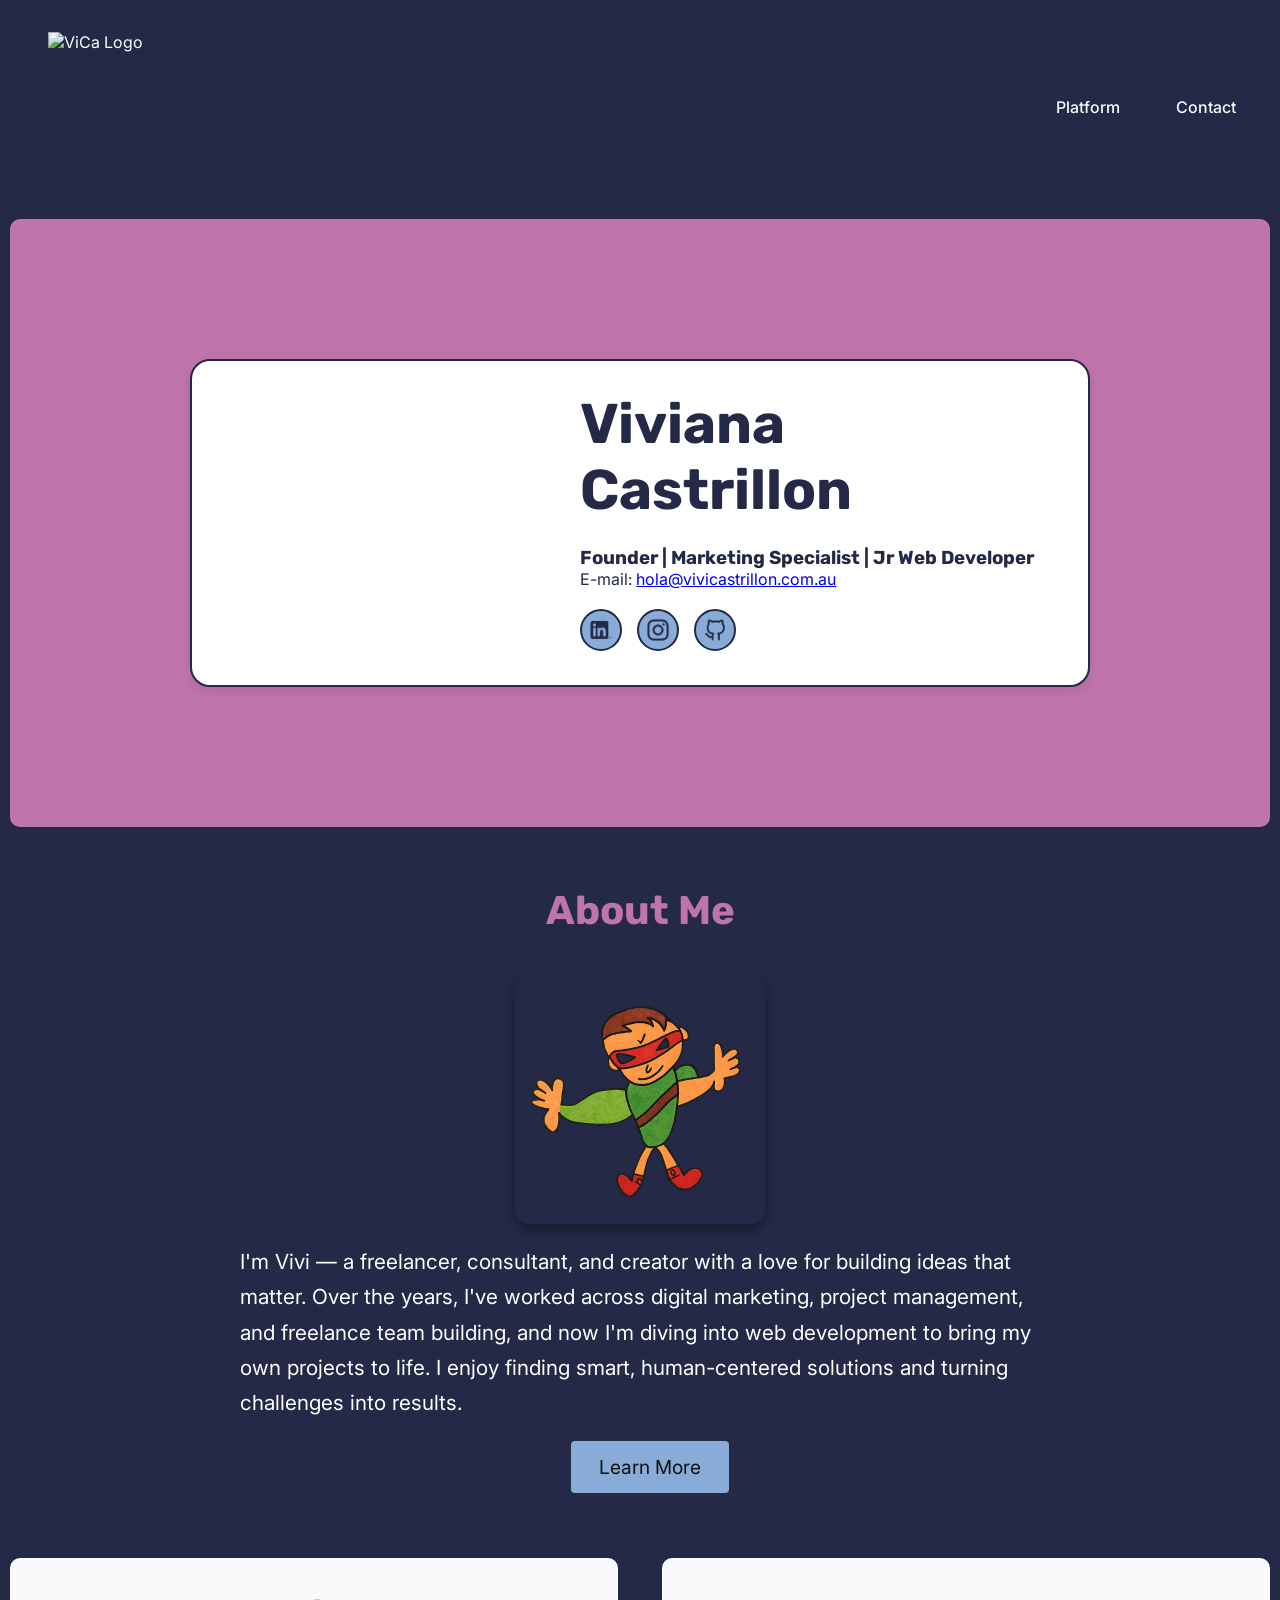
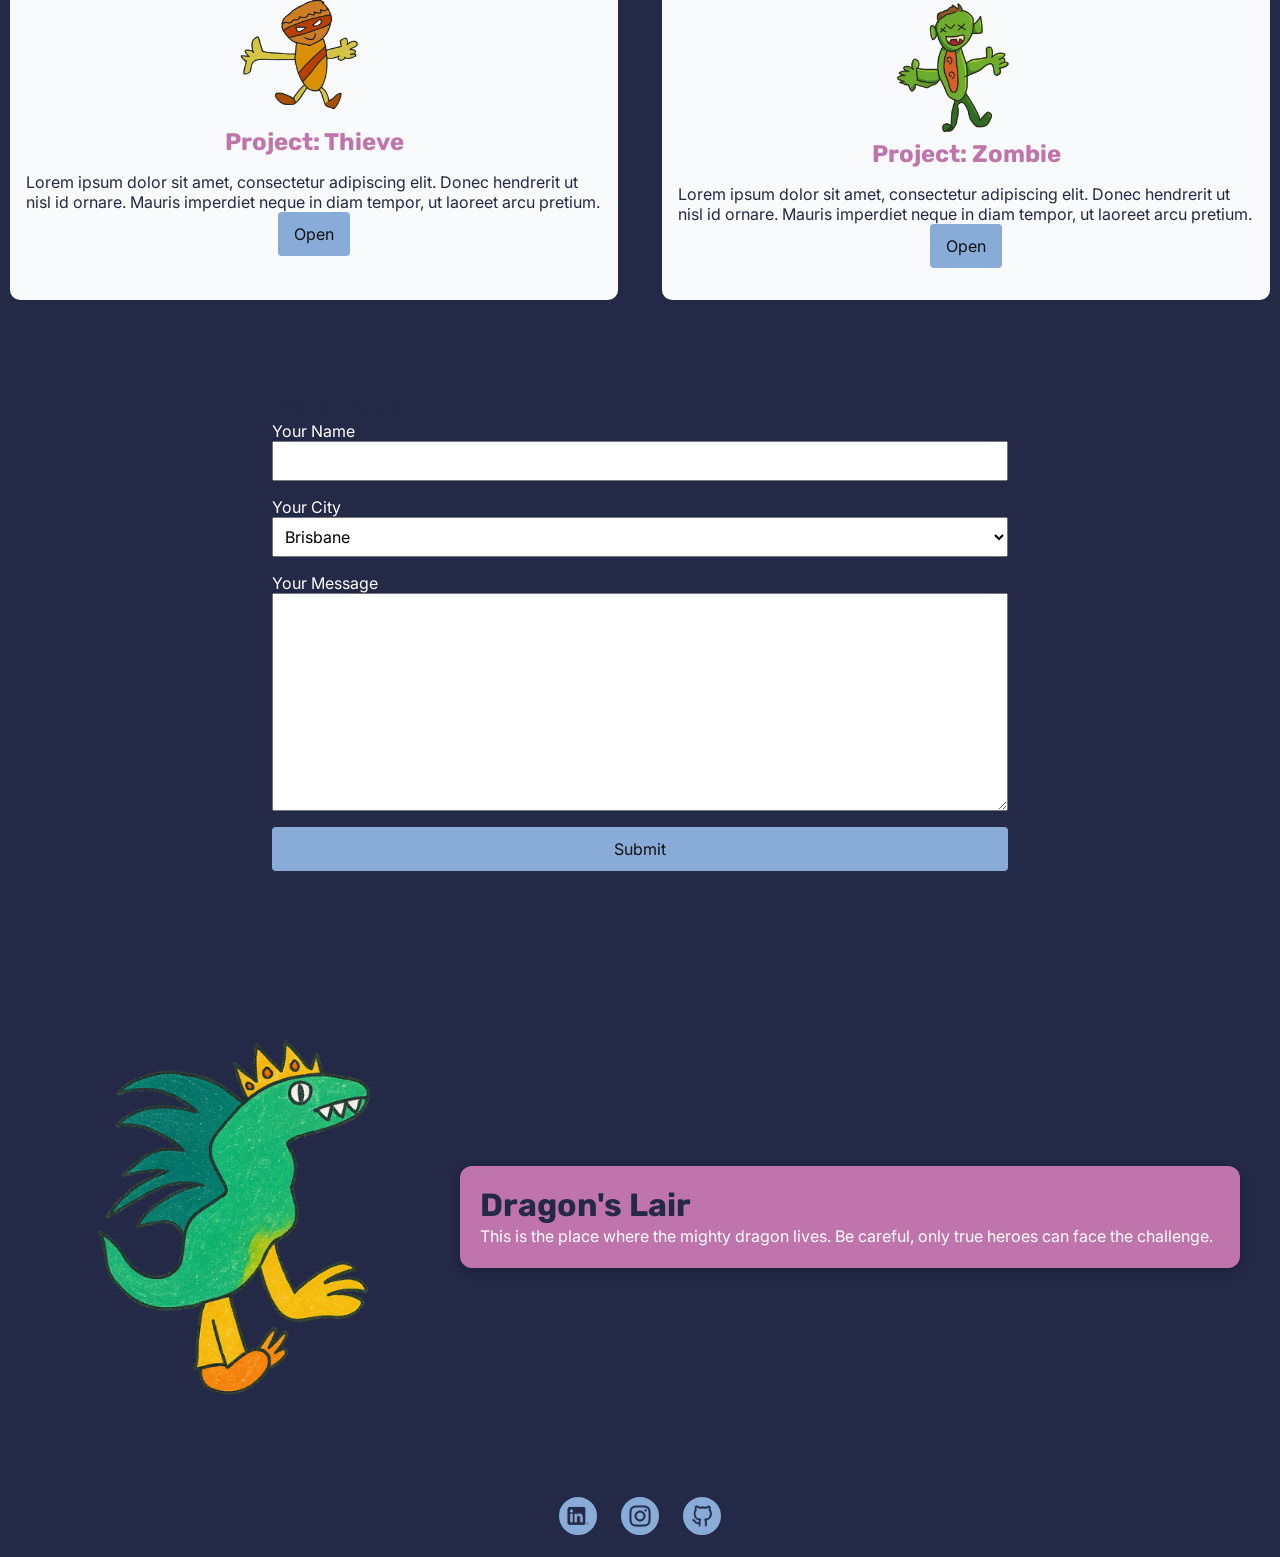
==== commit dc35c7b3: "platform page addittion" ====
--- a/index.html
+++ b/index.html
@@ -8,28 +8,29 @@
     <title>ViCa Portfolio</title>
     <link rel="icon" type="image/png" href="./img/ViCa.png">
     <link rel="stylesheet" href="./style.css">
+    <script src="./script.js" defer></script>
 </head>
 
 <body>
     <header>
         <div class="mobile-header">
             <img src="./img/ViCa.png" alt="ViCa Logo" class="logo">
-            <button type="button" class="menumobile-button" aria-label="Open navigation menu">
+            <button type="button" class="menumobile-button" aria-label="Open navigation menu" onClick="toggleMenu()">
                 <img src="./img/menumobile.svg" alt="Menu mobile icon">
             </button>
         </div>
 
         <nav class="desktop-nav" aria-label="Primary navigation">
             <ul>
-                <li><a href="about.html">About</a></li>
-                <li><a href="#">Contact</a></li>
+                <li><a href="platform.html">Platform</a></li>
+                <li><a href="#contact">Contact</a></li>
             </ul>
         </nav>
 
         <nav class="mobile-nav display-none" aria-label="Primary navigation">
             <ul>
-                <li><a href="about.html">About</a></li>
-                <li><a href="#">Contact</a></li>
+                <li><a href="platform.html">Platform</a></li>
+                <li><a href="#contact">Contact</a></li>
             </ul>
         </nav>
     </header>
@@ -40,7 +41,7 @@
             <!-- Left side: Video -->
             <div class="card-left">
                 <video autoplay muted playsinline>
-                    <source src="./img/vivi profile.mp4.mp4" type="video/mp4">
+                    <source src="./img/Vivi-Profile.mp4" type="video/mp4">
                     Your browser does not support HTML5 video.
                 </video>
             </div>
@@ -97,7 +98,7 @@
     </section>
 
     <!-- Contact Form -->
-    <section class="contact-form">
+    <section class="contact-form" ID="contact">
         <h1>Get in touch</h1>
         <form action="#" method="post">
             <label for="your-name">Your Name</label>
--- a/style.css
+++ b/style.css
@@ -1,5 +1,5 @@
 /* -----------------------
-   Fonts & Variables
+Fonts & Variables
 ------------------------ */
 @import url("https://fonts.googleapis.com/css2?family=Inter&family=Rubik:ital,wght@0,400;0,700;1,400&display=swap");
 
@@ -7,19 +7,19 @@
     --brand: #BF75AB;
     --action: hsl(214, 51%, 69%);
     --white: #ffffff;
-    --base-light: #d4d8f0;
+    --base-light: #f9fafc;
     --base-dark: #232946;
     --black: #111111;
 }
 
-/* -----------------------
-   Reset
+/* ------
+Reset
 ------------------------ */
 html {
     box-sizing: border-box;
     font-size: 16px;
     font-family: "Inter", sans-serif;
-    color: var(--white);
+    color: var(--base-light);
     scroll-behavior: smooth;
 }
 
@@ -66,7 +66,7 @@
 }
 
 /* -----------------------
-   Typography
+Typography
 ------------------------ */
 h1,
 h2,
@@ -78,7 +78,7 @@
 }
 
 h1 {
-    color: var(--white);
+    color: var(--base-dark);
 }
 
 h2 {
@@ -86,14 +86,14 @@
 }
 
 /* -----------------------
-   Utilities
+Utilities
 ------------------------ */
 .display-none {
     display: none;
 }
 
 /* -----------------------
-   Buttons
+Buttons
 ------------------------ */
 .btn-primary {
     padding: 12px 16px;
@@ -112,7 +112,7 @@
 }
 
 /* -----------------------
-   Header & Navigation
+Header & Navigation
 ------------------------ */
 header .mobile-header {
     padding: 16px;
@@ -138,7 +138,7 @@
 }
 
 .logo {
-    height: 80px;
+    height: 50px;
 }
 
 @media (min-width: 768px) {
@@ -147,9 +147,19 @@
     }
 }
 
+.secondlogo {
+    height: 50px;
+}
+
+@media (min-width: 300px) {
+    .secondlogo {
+        height: 100px;
+    }
+}
+
 .mobile-nav a {
     text-decoration: none;
-    color: var(--white);
+    color: var(--base-light);
     display: flex;
     padding: 4px 16px;
 }
@@ -180,11 +190,10 @@
 
     .desktop-nav a {
         text-decoration: none;
-        color: var(--white);
+        color: var(--base-light);
         font-weight: 500;
         padding: 8px 12px;
         border-radius: 4px;
-        transition: background 0.2s;
     }
 
     .desktop-nav a:hover {
@@ -194,7 +203,7 @@
 }
 
 /* -----------------------
-   Hero
+Hero
 ------------------------ */
 .hero {
     background-color: var(--brand);
@@ -224,7 +233,7 @@
 }
 
 /* -----------------------
-   Articles
+Articles
 ------------------------ */
 .article-container {
     display: flex;
@@ -282,7 +291,7 @@
 }
 
 /* -----------------------
-   Contact Form
+Contact Form
 ------------------------ */
 .contact-form {
     padding: 48px 16px;
@@ -323,7 +332,7 @@
 }
 
 /* -----------------------
-   Footer
+Footer
 ------------------------ */
 footer {
     padding: 16px;
@@ -337,7 +346,7 @@
 }
 
 /* -----------------------
-   Card (Business Card)
+Card (Business Card)
 ------------------------ */
 .card {
     display: flex;
@@ -386,7 +395,7 @@
 }
 
 /* -----------------------
-   Icons (Social Media)
+Icons (Social Media)
 ------------------------ */
 .icons {
     display: flex;
@@ -428,7 +437,7 @@
 }
 
 /* -----------------------
-   Scene Layout
+Scene Layout
 ------------------------ */
 .scene {
     display: flex;
@@ -520,7 +529,7 @@
 /* About page */
 
 /* -----------------------
-   About Report
+About Report
 ------------------------ */
 .about-report {
     max-width: 900px;
@@ -632,4 +641,518 @@
 .decorative-heart {
     font-size: 2rem;
     color: var(--brand);
+}
+
+/* Platform page */
+body {
+    font-family: 'Inter', sans-serif;
+    margin: 0;
+    padding: 0;
+}
+
+.main-content {
+    display: flex;
+    justify-content: center;
+    padding: 20px;
+    background-color: var(--base-dark);
+    min-height: 100vh;
+    box-sizing: border-box;
+    flex-direction: column;
+    align-items: center;
+    gap: 20px;
+}
+
+.profile-card {
+    background-color: var(--white);
+    border-radius: 10px;
+    box-shadow: 0 4px 15px rgba(0, 0, 0, 0.1);
+    padding: 40px;
+    max-width: 1200px;
+    width: 100%;
+}
+
+.profile-header {
+    display: flex;
+    align-items: center;
+    justify-content: space-between;
+    gap: 20px;
+    flex-wrap: wrap;
+}
+
+.avatar {
+    background-color: var(--brand);
+    color: white;
+    font-size: 50px;
+    font-weight: bold;
+    border-radius: 12px;
+    padding: 30px;
+    width: 70px;
+    height: 70px;
+    display: flex;
+    align-items: center;
+    justify-content: center;
+}
+
+.info {
+    flex: 1;
+}
+
+.subtitle {
+    color: #64748b;
+    font-size: 14px;
+    font-weight: 500;
+    text-transform: uppercase;
+    margin-bottom: 8px;
+}
+
+.bio {
+    color: #475569;
+    margin-top: 16px;
+}
+
+.btn {
+    background-color: #f1f5f9;
+    border: none;
+    padding: 10px 20px;
+    border-radius: 12px;
+    cursor: pointer;
+    font-weight: 500;
+    transition: 0.3s;
+    margin-top: 16px;
+    text-align: center;
+}
+
+.btn:hover {
+    background-color: #e2e8f0;
+}
+
+.stats {
+    display: flex;
+    justify-content: space-around;
+    margin: 30px 0;
+    flex-wrap: wrap;
+}
+
+.stat-box {
+    background-color: #f9fafb;
+    border-radius: 12px;
+    padding: 20px;
+    text-align: center;
+    flex: 1;
+    margin: 10px;
+    min-width: 140px;
+}
+
+.stat-box h2 {
+    margin: 0;
+    color: #1e293b;
+}
+
+.stat-box p {
+    color: #64748b;
+    margin-top: 5px;
+}
+
+/* ------- Charts Container ------- */
+.charts {
+    display: flex;
+    justify-content: center;
+    align-items: flex-start;
+    flex-wrap: wrap;
+    /* para hacerlo responsive */
+    gap: 40px;
+    padding: 40px;
+    background-color: #f9fafc;
+    border-radius: 16px;
+}
+
+/* ------- Each Chart Section ------- */
+.chart-section {
+    flex: 1 1 400px;
+    /* ancho flexible y adaptable */
+    background-color: #ffffff;
+    border-radius: 16px;
+    padding: 30px;
+    text-align: center;
+    box-shadow: 0 4px 15px rgba(0, 0, 0, 0.05);
+    transition: transform 0.3s ease;
+}
+
+.chart-section:hover {
+    transform: translateY(-5px);
+}
+
+.chart-section h3 {
+    color: #232946;
+    font-family: "Rubik", sans-serif;
+    font-weight: 700;
+    margin-bottom: 20px;
+}
+
+canvas {
+    max-width: 100%;
+    height: 300px;
+}
+
+/* ------- Responsive ------- */
+@media (max-width: 768px) {
+    .charts {
+        flex-direction: column;
+        align-items: center;
+    }
+
+    .chart-section {
+        width: 100%;
+        max-width: 500px;
+    }
+}
+
+/* Contenedores expertise */
+.outer-box {
+    background: #ffffff;
+    border-radius: 24px;
+    box-shadow: 0 12px 30px rgba(0, 0, 0, 0.05);
+    padding: 20px;
+    margin-top: 20px;
+}
+
+.inner-box {
+    background: #fbfcff;
+    border-radius: 18px;
+    margin-top: auto;
+    padding: 24px;
+    box-shadow: inset 0 0 24px rgba(0, 0, 0, 0.02);
+    text-align: left;
+}
+
+/* Grid */
+.expertise-grid {
+    display: grid;
+    gap: 14px;
+}
+
+.expertise-row {
+    display: grid;
+    grid-template-columns: 1fr auto;
+    gap: 10px;
+    align-items: center;
+}
+
+.xp-label {
+    color: #232946;
+}
+
+.xp-percent {
+    font-weight: 600;
+    color: #232946;
+}
+
+/* Barras */
+.bar {
+    grid-column: 1 / -1;
+    height: 10px;
+    border-radius: 999px;
+    background: #eef2f7;
+    overflow: hidden;
+}
+
+.fill {
+    display: block;
+    height: 100%;
+    width: 0;
+    background: linear-gradient(90deg, #242947, #9b5f91);
+    border-radius: 999px;
+    transition: width .8s ease;
+}
+
+
+/* Título principal */
+.block-title {
+    font-size: 1.2rem;
+    color: #232946;
+    margin-bottom: 20px;
+}
+
+/* Grid de proyectos */
+.projects-grid {
+    display: grid;
+    grid-template-columns: repeat(auto-fit, minmax(320px, 1fr));
+    gap: 20px;
+}
+
+/* Tarjetas individuales */
+.project-tile {
+    background: #fff;
+    border-radius: 16px;
+    padding: 20px;
+    box-shadow: 0 4px 12px rgba(0, 0, 0, 0.03);
+    border: 1px solid #eef2f7;
+    transition: transform 0.3s ease, box-shadow 0.3s ease;
+}
+
+.project-tile:hover {
+    transform: translateY(-3px);
+    box-shadow: 0 8px 20px rgba(0, 0, 0, 0.06);
+}
+
+/* Títulos dentro de las tarjetas */
+.project-tile h4 {
+    color: #1b1b1b;
+    font-size: 1rem;
+    margin-bottom: 8px;
+}
+
+/* Párrafos */
+.project-tile p {
+    color: #555;
+    font-size: 0.9rem;
+    line-height: 1.5;
+    margin-bottom: 10px;
+}
+
+/* Lista */
+.project-tile ul {
+    color: #232946;
+    font-size: 0.9rem;
+    list-style-type: disc;
+    padding-left: 20px;
+    margin: 0;
+}
+
+.project-tile li {
+    margin-bottom: 6px;
+}
+
+/* -----------------------
+Languages & Impact Indicators
+------------------------ */
+
+.two-col {
+    display: grid;
+    grid-template-columns: repeat(auto-fit, minmax(320px, 1fr));
+    gap: 20px;
+    margin-top: 20px;
+}
+
+.panel {
+    background: #fff;
+    border-radius: 16px;
+    padding: 24px;
+    box-shadow: 0 4px 12px rgba(0, 0, 0, 0.03);
+    border: 1px solid #eef2f7;
+    text-align: left;
+}
+
+/* Título de panel */
+.panel .block-title {
+    font-size: 1.1rem;
+    color: #232946;
+    margin-bottom: 16px;
+}
+
+/* Barras de lenguaje */
+.expertise-row {
+    display: grid;
+    grid-template-columns: 1fr auto;
+    align-items: center;
+    gap: 10px;
+    margin-bottom: 14px;
+}
+
+.bar {
+    grid-column: 1 / -1;
+    height: 10px;
+    background: #e5e7eb;
+    border-radius: 999px;
+    overflow: hidden;
+}
+
+.fill {
+    display: block;
+    height: 100%;
+    width: 0;
+    background: #00bfff;
+    border-radius: 999px;
+    transition: width 0.8s ease;
+}
+
+/* Valores percentuales */
+.xp-percent {
+    font-weight: 600;
+    color: #232946;
+}
+
+/* Métricas de impacto */
+.metrics {
+    display: flex;
+    flex-direction: column;
+    gap: 10px;
+}
+
+.metric {
+    display: flex;
+    justify-content: space-between;
+    align-items: center;
+    background: #fbfcff;
+    border: 1px solid #eef2f7;
+    border-radius: 10px;
+    padding: 12px 16px;
+    box-shadow: inset 0 0 12px rgba(0, 0, 0, 0.02);
+}
+
+.metric span {
+    font-size: 0.95rem;
+    color: #232946;
+}
+
+.metric strong {
+    font-weight: 700;
+    color: #1b1b1b;
+}
+
+/* Animación para llenar las barras */
+#panel-langimp .fill {
+    animation: fillBar 1s ease forwards;
+}
+
+@keyframes fillBar {
+    from {
+        width: 0;
+    }
+
+    to {
+        width: var(--target, 100%);
+    }
+}
+
+/* -----------------------
+Testimonials Section
+------------------------ */
+
+.testimonials {
+    display: grid;
+    grid-template-columns: repeat(auto-fit, minmax(320px, 1fr));
+    gap: 20px;
+    margin-top: 20px;
+}
+
+blockquote {
+    background: #fbfcff;
+    border-radius: 16px;
+    padding: 20px;
+    box-shadow: 0 4px 12px rgba(0, 0, 0, 0.03);
+    border: 1px solid #eef2f7;
+    font-size: 1rem;
+    line-height: 1.6;
+    color: #1b1b1b;
+    font-style: italic;
+    position: relative;
+}
+
+blockquote::before {
+    content: "“";
+    position: absolute;
+    top: -10px;
+    left: 10px;
+    font-size: 2.5rem;
+    color: #c9c9c9;
+}
+
+blockquote cite {
+    display: block;
+    margin-top: 12px;
+    font-size: 0.9rem;
+    color: #6b7280;
+    font-style: normal;
+}
+
+/* Badges */
+.badges {
+    display: flex;
+    flex-wrap: wrap;
+    gap: 10px;
+    margin-top: 24px;
+    justify-content: flex-start;
+}
+
+.chip {
+    background-color: #eef2f7;
+    border-radius: 20px;
+    padding: 8px 14px;
+    font-size: 0.85rem;
+    color: #232946;
+    font-weight: 500;
+    box-shadow: 0 2px 6px rgba(0, 0, 0, 0.05);
+}
+
+.chip-right {
+    background-color: #f9fafc;
+    border: 1px solid #e5e7eb;
+    color: #555;
+}
+
+@media (max-width: 768px) {
+    .badges {
+        flex-direction: column;
+        align-items: flex-start;
+    }
+}
+
+/* -----------------------
+Badges
+------------------------ */
+.badges {
+    display: flex;
+    flex-wrap: wrap;
+    gap: 10px;
+    margin-top: 24px;
+    justify-content: flex-start;
+}
+
+.chip {
+    background-color: #eef2f7;
+    border-radius: 20px;
+    padding: 8px 14px;
+    font-size: 0.85rem;
+    color: #232946;
+    font-weight: 500;
+    box-shadow: 0 2px 6px rgba(0, 0, 0, 0.05);
+    transition: all 0.3s ease;
+}
+
+.chip:hover {
+    background-color: #e2e8f0;
+    transform: translateY(-2px);
+}
+
+.chip-right {
+    background-color: #f9fafc;
+    border: 1px solid #e5e7eb;
+    color: #555;
+}
+
+/* -----------------------
+CTA Button (LinkedIn)
+------------------------ */
+.cta-wrapper {
+    display: flex;
+    justify-content: flex-end;
+    margin-top: 30px;
+    padding: 10px;
+    border-radius: 12px;
+}
+
+.cta-button {
+    background-color: #eef2f7;
+    border-radius: 20px;
+    padding: 8px 14px;
+    font-size: 0.85rem;
+    color: #232946;
+    font-weight: 500;
+    box-shadow: 0 2px 6px rgba(0, 0, 0, 0.05);
+    transition: all 0.3s ease;
+
+.cta-hover {
+    background-color: #e2e8f0;
+    transform: translateY(-2px);
 }
